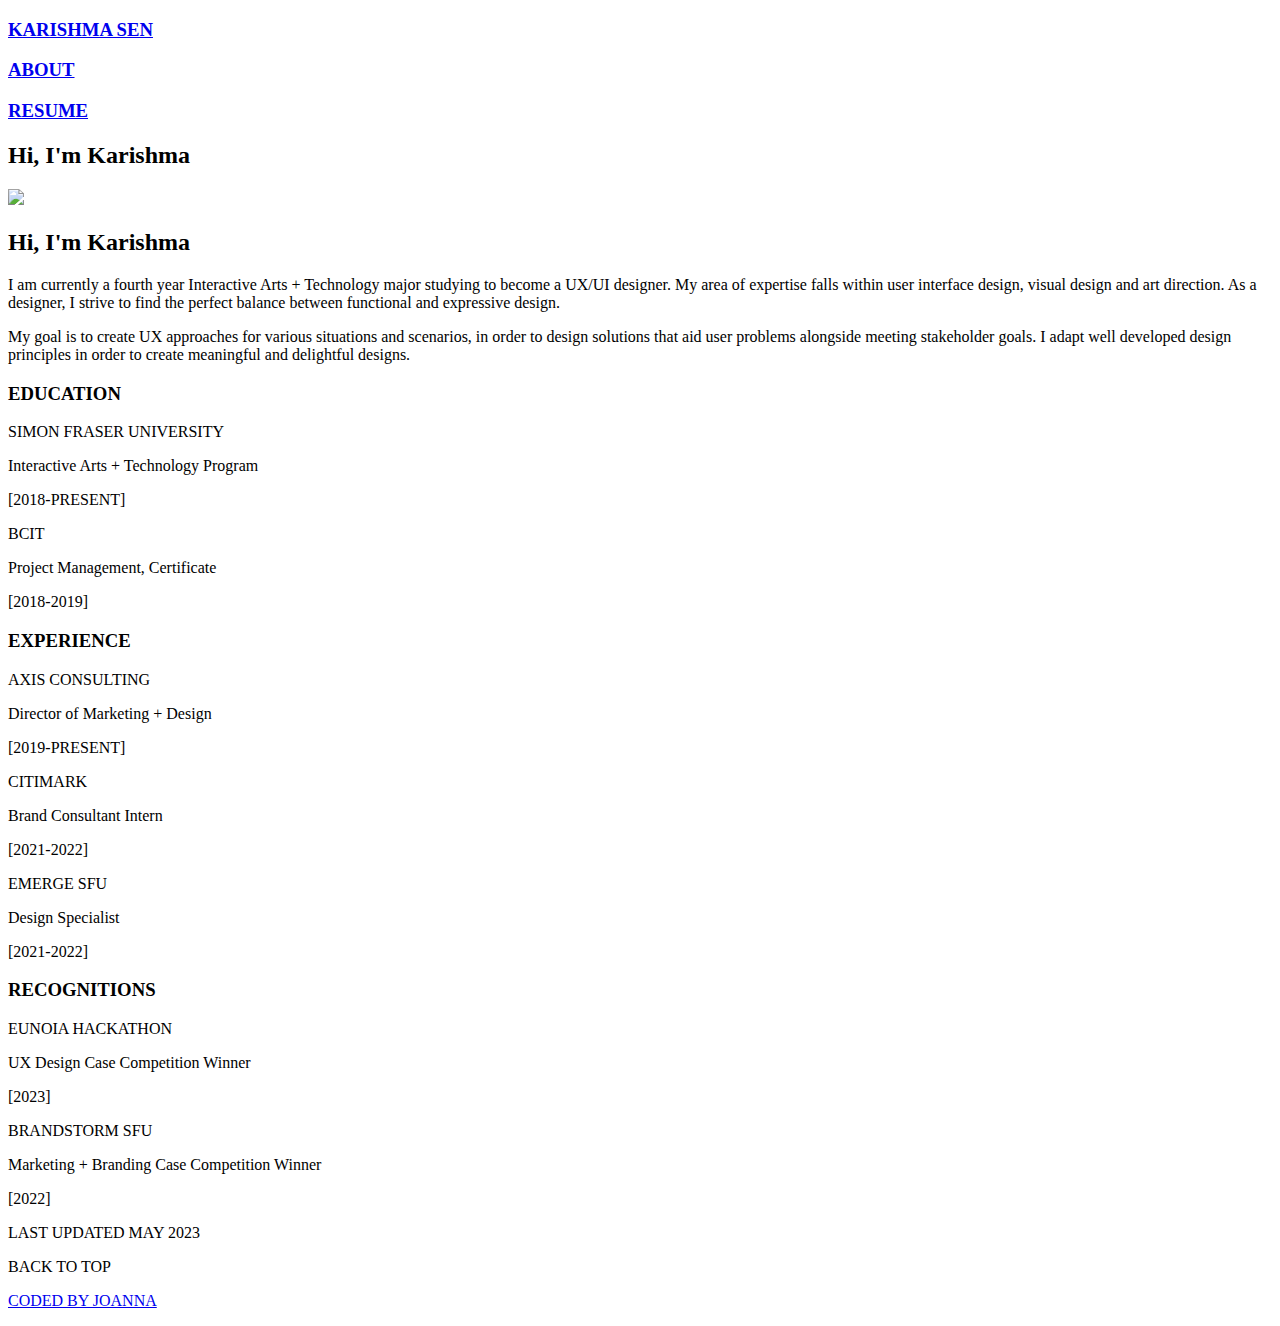
==== about.html @ a71f279d "initial upload" ====
<!doctype html>

<html lang="en">
<head>
	<meta charset="utf-8">
	<link href="https://fonts.googleapis.com/css2?family=Red+Hat+Display:ital,wght@0,300;0,400;0,500;0,600;0,700;1,300;1,400;1,500;1,600;1,700&display=swap" rel="stylesheet">
	<link href="https://fonts.googleapis.com/css2?family=Questrial&display=swap" rel="stylesheet">
	
	<link rel="stylesheet" href="css/main.css">
	<link rel="stylesheet" href="css/grid.css">
	<meta name="viewport" content="width=device-width, initial-scale=1.0">
	<link rel="icon" type="image/png" sizes="32x32" href="img/favicon_io/favicon-32x32.png">

	<title>About Karishma</title>
</head>

<body>
	<header class="main-nav">
		<nav class= "main-nav-container">
			<div class="left-nav-items">
				<h3><a class="green" href="index.html">KARISHMA SEN</a></h3>
			</div>
			<div class="right-nav-items">
				<h3><a class="green" href="about.html">ABOUT</a></h3>
				<h3><a class="green" href="img/resume.pdf" target="_blank">RESUME</a></h3>
			</div>
		</nav>
	</header>

	<div class="main-container">
		<div class="two-grid full-span">
			<h2 class="hide">Hi, I'm Karishma</h2>
			<img class="column-one extra-right-padding" src="img/karishma.png">
			<div class="column-two">
				<div>
					<h2 class="hide-after">Hi, I'm Karishma</h2>
					<p>I am currently a fourth year Interactive Arts + Technology major studying to become a UX/UI designer. My area of expertise falls within user interface design, visual design and art direction. As a designer, I strive to find the perfect balance between functional and expressive design. </p>

					<p class="extra-padding">My goal is to create UX approaches for various situations and scenarios, in order to design solutions that aid user problems alongside meeting stakeholder goals. I adapt well developed design principles in order to create meaningful and delightful designs.</p>
				</div>

				<div class="upper-line">
					<h3 class="green bottom-margin-zero">EDUCATION</h3>
					<div class="flex-space-between">
						<div>
							<p class="bottom-margin-zero">SIMON FRASER UNIVERSITY</p>
							<p class="top-margin-zero">Interactive Arts + Technology Program</p>
						</div>
						<p>[2018-PRESENT]</p>
					</div>

					<div class="flex-space-between">
						<div>
							<p class="bottom-margin-zero">BCIT</p>
							<p class="top-margin-zero extra-padding">Project Management, Certificate</p>
						</div>
						<p>[2018-2019]</p>
					</div>
				</div>

				<div class="upper-line">
					<h3 class="green bottom-margin-zero">EXPERIENCE</h3>
					<div class="flex-space-between">
						<div>
							<p class="bottom-margin-zero">AXIS CONSULTING</p>
							<p class="top-margin-zero">Director of Marketing + Design</p>
						</div>
						<p>[2019-PRESENT]</p>
					</div>

					<div class="flex-space-between">
						<div>
							<p class="bottom-margin-zero">CITIMARK</p>
							<p class="top-margin-zero">Brand Consultant Intern</p>
						</div>
						<p>[2021-2022]</p>
					</div>
				</div>
				<div class="flex-space-between">
						<div>
							<p class="bottom-margin-zero">EMERGE SFU</p>
							<p class="top-margin-zero">Design Specialist</p>
						</div>
						<p>[2021-2022]</p>
				</div>

				<div class="upper-line">
					<h3 class="green bottom-margin-zero">RECOGNITIONS</h3>
					<div class="flex-space-between">
						<div>
							<p class="bottom-margin-zero">EUNOIA HACKATHON</p>
							<p class="top-margin-zero">UX Design Case Competition Winner</p>
						</div>
						<p>[2023]</p>
					</div>

					<div class="flex-space-between">
						<div>
							<p class="bottom-margin-zero">BRANDSTORM SFU</p>
							<p class="top-margin-zero">Marketing + Branding Case Competition Winner</p>
						</div>
						<p>[2022]</p>
					</div>
				</div>
			</div>

			</div>
			<footer class="full-span"> 
			<div class= "footer">
				<div class="footer-left-item"><p>LAST UPDATED MAY 2023</p></div>
				<div class="back-to-top"><p onclick="topFunction()" id="topButton" title="Go to top">BACK TO TOP</p></div>
				<div class="footer-right-item"><p><a href="https://joannalee.ca/">CODED BY JOANNA</a></p></div>
			</div>
		</footer>
		</div>


	</div> <!-- end of main-container-->
	
	<script src="js/scrollToTop.js"></script>

</body>
</html>
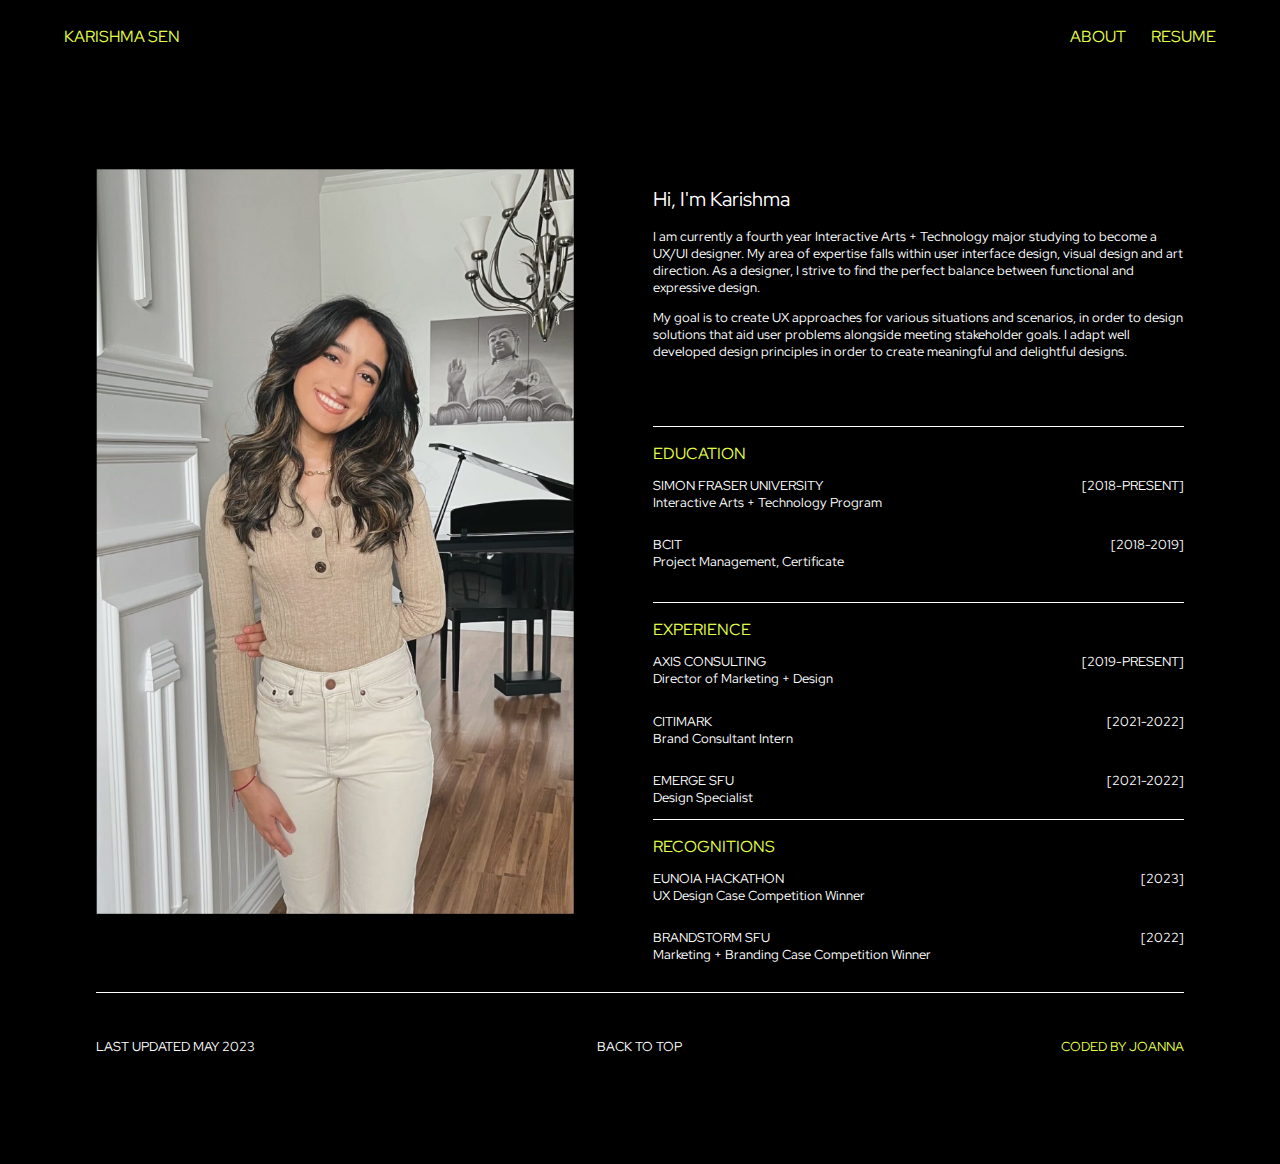
==== commit 039ee449: "updating favicon" ====
--- a/about.html
+++ b/about.html
@@ -9,7 +9,7 @@
 	<link rel="stylesheet" href="css/main.css">
 	<link rel="stylesheet" href="css/grid.css">
 	<meta name="viewport" content="width=device-width, initial-scale=1.0">
-	<link rel="icon" type="image/png" sizes="32x32" href="img/favicon_io/favicon-32x32.png">
+	<link rel="icon" type="image/png" sizes="32x32" href="img/green-circle.png">
 
 	<title>About Karishma</title>
 </head>
--- a/css/main.css
+++ b/css/main.css
@@ -0,0 +1,285 @@
+/*====================GLOBAL========================*/
+*{
+	box-sizing: border-box;
+}
+
+body{
+	margin:0;
+	background-color: black;
+}
+header{
+	background-color: black;
+}
+
+html{
+	scroll-behavior: smooth;
+}
+
+img{
+	width:100%;
+	height:auto;
+}
+
+video{
+	width:100%;
+	height:auto;
+}
+
+.hide{
+	display: none;
+}
+
+/*====================FREQUENTLY USED=========================*/
+.full-span{
+	grid-column: 1/span 12;
+}
+
+.divider{
+	border-bottom:0.8px solid white;
+	margin-bottom: 30px;
+	margin-top: 30px;
+}
+
+.margin-zero{
+	margin:0;
+}
+
+.bottom-margin-zero{
+	margin-bottom: 0;
+}
+
+.top-margin-zero{
+	margin-top: 0;
+}
+
+.extra-padding{
+	padding-bottom: 10%;
+}
+
+.extra-top-padding{
+	padding-top:3%;
+}
+
+.two-grid{
+	display:grid;
+	grid-template-columns: 1fr 1fr;
+	grid-gap: 1.5625rem;
+}
+
+.column-one{
+	grid-column: 1;
+}
+
+.column-two{
+	grid-column: 2;
+}
+
+.extra-right-padding{
+	padding-right: 10%;
+}
+
+.border{
+	border: 0.8px solid white;
+}
+
+.border-margin{
+	margin: 20px;
+}
+
+.upper-line{
+	border-top:0.8px solid white;
+}
+
+.under-line{
+	border-bottom:0.8px solid white;
+}
+.flex-space-between{
+	display:flex;
+	justify-content: space-between;
+}
+
+.align-self-end{
+	align-self: end;
+}
+
+/*====================TYPOGRAPHY=========================*/
+h1{
+	font-family: 'Questrial', sans-serif;
+	font-size:2rem;
+	font-weight: 300;
+	color:white;
+	max-width:80ch;
+}
+
+h2{
+	font-family: 'Red Hat Display', sans-serif;
+	font-size:1.25rem;
+	font-weight: 400;
+	color:white;
+/*	max-width:45ch;*/
+}
+
+h3{
+	font-family: 'Red Hat Display', sans-serif;
+	font-size:1rem;
+	font-weight: 400;
+	color:white;
+	max-width:50ch;
+}
+
+h4{
+	font-family: 'Red Hat Display', sans-serif;
+	font-size:0.9rem;
+	font-weight: 400;
+	color:white;
+	max-width:50ch;
+}
+
+h5{
+	font-family: 'Red Hat Display', sans-serif;
+	font-size:1rem;
+	font-style: italic;
+	font-weight: 400;
+	color:white;
+	max-width:50ch;
+}
+
+a{
+	text-decoration: none;
+	color: #E3FF45;
+}
+
+p, li{
+	font-family: 'Red Hat Display', sans-serif;
+	font-size:0.8rem;
+	font-weight:400;
+	max-width:80ch;
+	color:white;
+}
+
+em{
+	text-decoration: underline white;
+}
+
+/*====================COLOUR AND DECO=========================*/
+.black{
+	color:black;
+}
+
+.green{
+	color:#E3FF45;
+}
+
+/***BACK TO TOP BUTTON***/
+#topButton{
+	cursor: pointer;
+}
+
+.back-to-top{
+	grid-column: 1/span 12;
+	justify-self: center;
+}
+
+#topButton:hover{
+	text-decoration:underline white;
+}
+
+/*====================TOP NAV=========================*/
+
+.main-nav-container{
+	margin: 0 5% 0 5%;
+	padding: 10px 0 10px 0;
+	display: flex;
+	justify-content: space-between;
+}
+
+.right-nav-items{
+	display: flex;
+	gap:25px;
+}
+
+/*====================LANDING=========================*/
+
+.landing-info{
+	margin: 3rem 10rem;
+}
+
+.two-column{
+	display:grid;
+	grid-template-columns: 1fr 1fr;
+	gap:1rem;
+}
+
+.space-between{
+	display:flex;
+	justify-content: space-between;
+}
+
+.no-top-margin{
+	margin-top:0;
+}
+
+.no-bottom-margin{
+	margin-bottom: 0;
+}
+
+.more-bottom-margin{
+	margin-bottom:2rem;
+}
+
+.more-top-margin{
+	margin-top: 5rem;
+}
+
+/*====================PROJECT SECTION=========================*/
+
+#projects{
+	grid-column: 1/span 12;
+}
+
+.project{
+	border-top:0.8px solid white;
+	display:grid;
+	grid-template-columns: repeat(12, 1fr);
+	grid-gap:1.5625rem;
+}
+
+.project-info{
+	display:flex;
+	flex-direction: column;
+}
+
+/*====================PROJECT PAGES=========================*/
+.project-info-grid{
+	display:grid;
+	grid-template-columns: 20% 80%;
+}
+
+
+/*====================FOOTER=========================*/
+.footer{
+	border-top:0.8px solid white;
+	display: grid;
+	grid-template-columns: 1fr 1fr 1fr;
+
+}
+
+.footer-left-item{
+	justify-self: left;
+	grid-column: 1;
+	margin-top:2rem;
+}
+
+.back-to-top{
+	justify-self: center;
+	grid-column: 2;
+	margin-top:2rem;
+}
+
+.footer-right-item{
+	justify-self: right;
+	grid-column: 3;
+	margin-top:2rem;
+}
+
+
--- a/css/grid.css
+++ b/css/grid.css
@@ -0,0 +1,104 @@
+/***WHOLE SITE***/
+.main-container{
+	display:grid;
+	grid-template-columns: repeat(12, 1fr);
+	grid-gap:1rem;
+	margin: 6rem;
+}
+
+.main-project-container{
+	display:grid;
+	grid-template-columns: repeat(12, 1fr);
+	grid-gap:1rem;
+	margin: 1rem 6rem;
+}
+
+
+/*Media Queries=========================================================================================================*/
+
+@media screen and (max-width:109em){
+
+	
+
+}
+
+/*Inbetween(1200px)*/
+@media screen and (max-width:70em){
+
+	/*PROJECT*/
+
+	.two-column{
+		grid-template-columns: 1fr;
+	}
+
+	.column-two{
+		grid-column: 1;
+	}
+
+	.hide{
+		display: block;
+	}
+
+	.align-self-end{
+		display: none;
+	}
+
+	.two-grid{
+		grid-template-columns: 1fr;
+	}
+
+	.hide-after{
+		display:none;
+	}
+
+	/*LANDING*/
+
+	.landing-info {
+    margin: 3rem 6rem;
+}
+}
+
+/*Inbetween(898px)*/
+@media screen and (max-width:56em){
+	
+	.main-container{
+		margin:3rem;
+	}
+
+}
+
+/*Inbetween(645px)*/
+@media screen and (max-width:41em){
+
+	.landing-info{
+		margin: 3rem 0rem;
+	}	
+
+	.footer{
+		grid-template-columns: 1fr;
+	}
+
+	.footer-left-item{
+		grid-column: 1;
+		justify-self: center;
+	}
+
+	.footer-right-item{
+		grid-column: 1;
+		justify-self: center;
+	}
+
+	.back-to-top{
+		grid-column: 1;
+		justify-self: center;
+	}
+
+}
+
+@media screen and (max-width:25em){
+
+	.main-container{
+		margin:1rem;
+	}
+
+}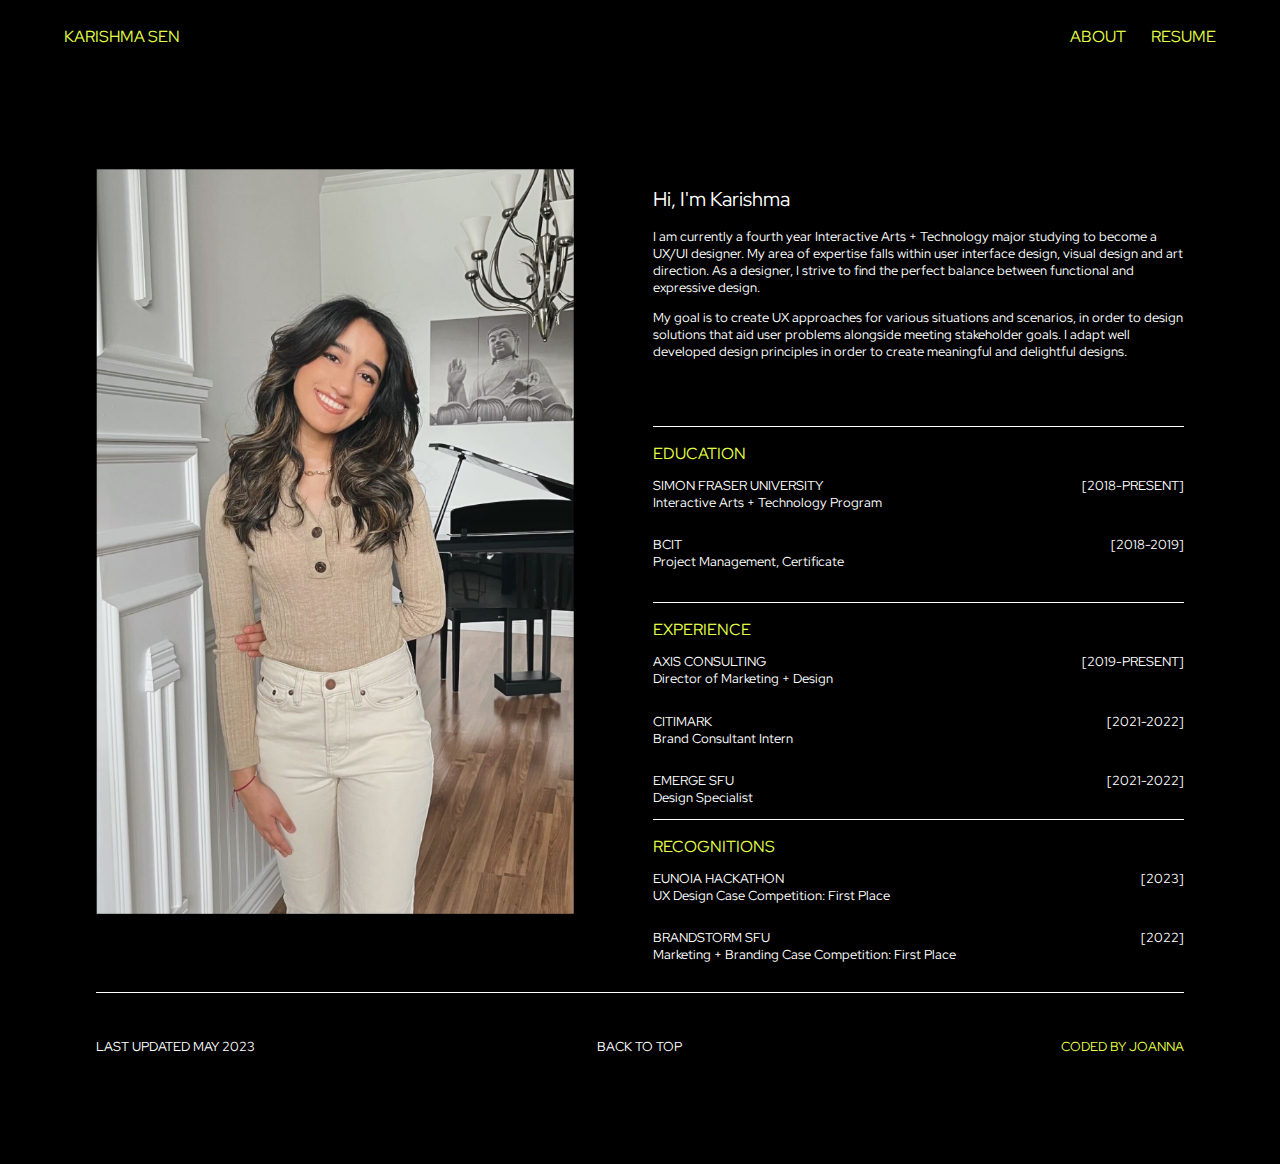
==== commit f8c59c3a: "changed words" ====
--- a/about.html
+++ b/about.html
@@ -89,7 +89,7 @@
 					<div class="flex-space-between">
 						<div>
 							<p class="bottom-margin-zero">EUNOIA HACKATHON</p>
-							<p class="top-margin-zero">UX Design Case Competition Winner</p>
+							<p class="top-margin-zero">UX Design Case Competition: First Place</p>
 						</div>
 						<p>[2023]</p>
 					</div>
@@ -97,7 +97,7 @@
 					<div class="flex-space-between">
 						<div>
 							<p class="bottom-margin-zero">BRANDSTORM SFU</p>
-							<p class="top-margin-zero">Marketing + Branding Case Competition Winner</p>
+							<p class="top-margin-zero">Marketing + Branding Case Competition: First Place</p>
 						</div>
 						<p>[2022]</p>
 					</div>
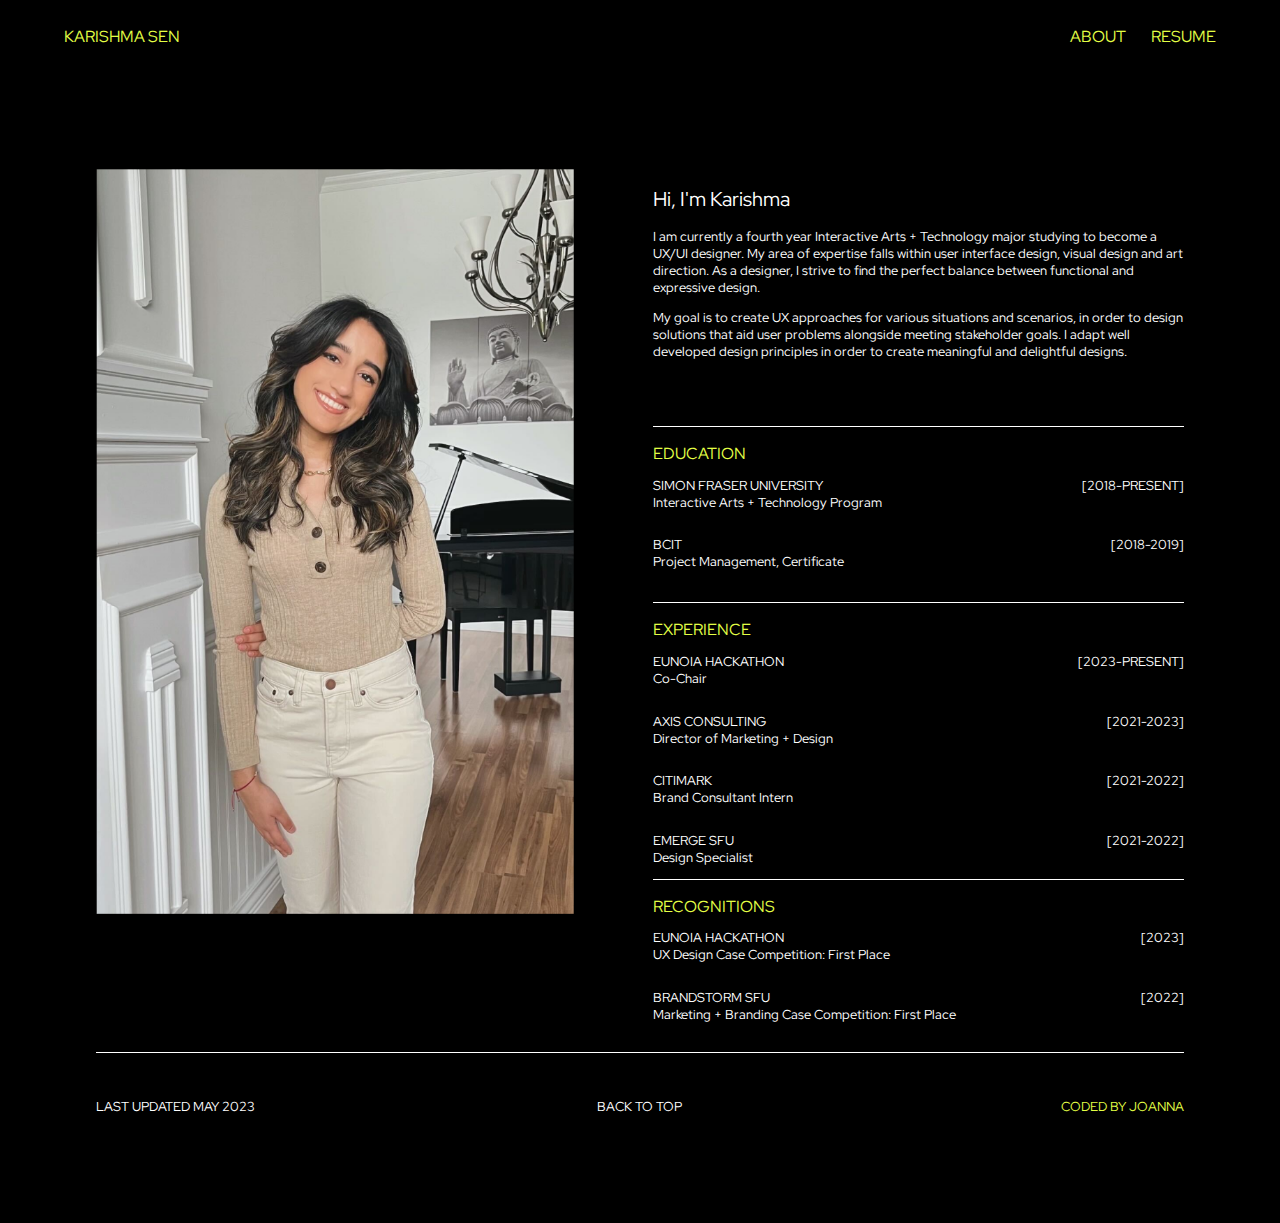
==== commit b4b42e7a: "updating about" ====
--- a/about.html
+++ b/about.html
@@ -62,10 +62,18 @@
 					<h3 class="green bottom-margin-zero">EXPERIENCE</h3>
 					<div class="flex-space-between">
 						<div>
+							<p class="bottom-margin-zero">EUNOIA HACKATHON</p>
+							<p class="top-margin-zero">Co-Chair</p>
+						</div>
+						<p>[2023-PRESENT]</p>
+					</div>
+
+					<div class="flex-space-between">
+						<div>
 							<p class="bottom-margin-zero">AXIS CONSULTING</p>
 							<p class="top-margin-zero">Director of Marketing + Design</p>
 						</div>
-						<p>[2019-PRESENT]</p>
+						<p>[2021-2023]</p>
 					</div>
 
 					<div class="flex-space-between">
